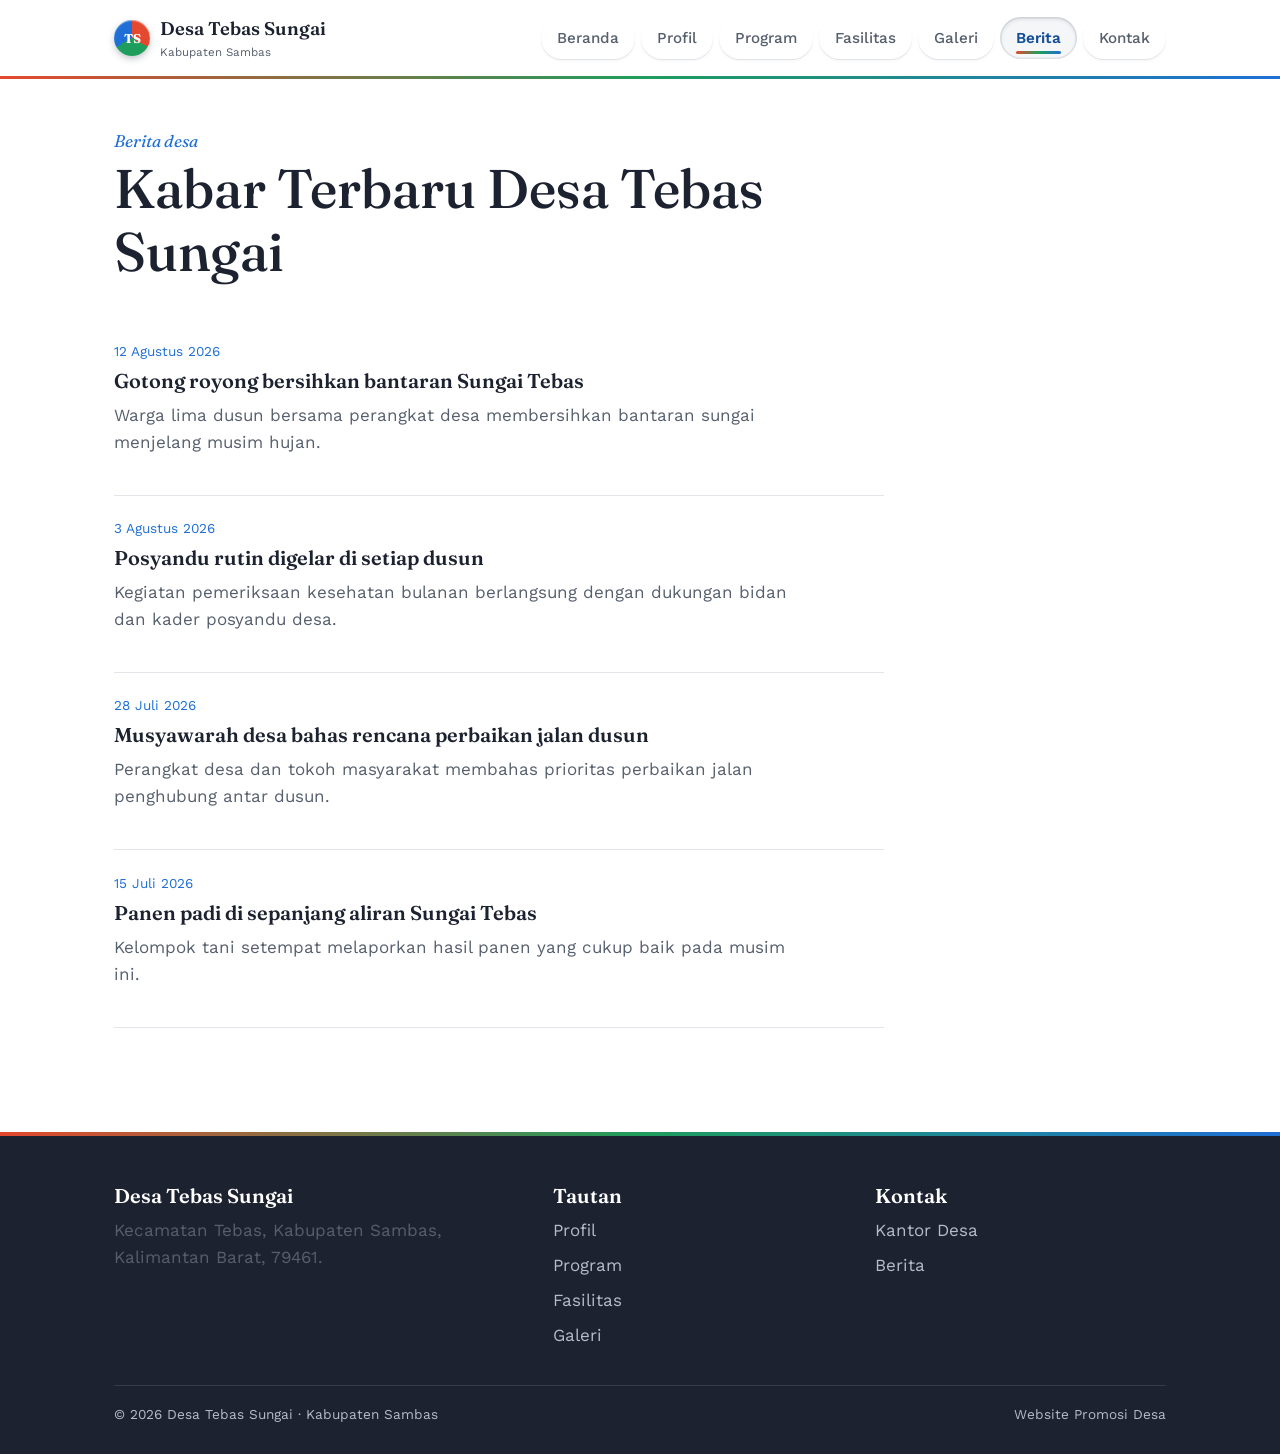
==== berita.html @ 94acdf49 "Add files via upload" ====
<!DOCTYPE html>
<html lang="id">
<head>
<meta charset="UTF-8">
<meta name="viewport" content="width=device-width, initial-scale=1.0">
<title>Berita | Desa Tebas Sungai</title>
<link rel="preconnect" href="https://fonts.googleapis.com">
<link href="https://fonts.googleapis.com/css2?family=Fraunces:ital,wght@0,500;0,600;1,500&family=Work+Sans:wght@400;500;600&display=swap" rel="stylesheet">
<link rel="stylesheet" href="style.css">
</head>
<body>

<nav class="site-nav">
  <div class="wrap">
    <a class="brand" href="index.html">
      <span class="brand-mark">TS</span>
      <span>Desa Tebas Sungai<small>Kabupaten Sambas</small></span>
    </a>
    <button class="nav-toggle" aria-label="Buka menu" aria-expanded="false"><span></span></button>
    <ul class="nav-links">
      <li><a href="index.html">Beranda</a></li>
      <li><a href="profil.html">Profil</a></li>
      <li><a href="program.html">Program</a></li>
      <li><a href="fasilitas.html">Fasilitas</a></li>
      <li><a href="galeri.html">Galeri</a></li>
      <li><a href="berita.html" aria-current="page">Berita</a></li>
      <li><a href="kontak.html">Kontak</a></li>
    </ul>
  </div>
</nav>

<section class="block" style="padding-top:48px;">
  <div class="wrap">
    <div class="section-head">
      <span class="kicker">Berita desa</span>
      <h1>Kabar Terbaru Desa Tebas Sungai</h1>
    </div>

    <div style="max-width:70ch;">
      <div class="news-item">
        <span class="news-date">12 Agustus 2026</span>
        <h3>Gotong royong bersihkan bantaran Sungai Tebas</h3>
        <p>Warga lima dusun bersama perangkat desa membersihkan bantaran sungai menjelang musim hujan.</p>
      </div>
      <div class="news-item">
        <span class="news-date">3 Agustus 2026</span>
        <h3>Posyandu rutin digelar di setiap dusun</h3>
        <p>Kegiatan pemeriksaan kesehatan bulanan berlangsung dengan dukungan bidan dan kader posyandu desa.</p>
      </div>
      <div class="news-item">
        <span class="news-date">28 Juli 2026</span>
        <h3>Musyawarah desa bahas rencana perbaikan jalan dusun</h3>
        <p>Perangkat desa dan tokoh masyarakat membahas prioritas perbaikan jalan penghubung antar dusun.</p>
      </div>
      <div class="news-item">
        <span class="news-date">15 Juli 2026</span>
        <h3>Panen padi di sepanjang aliran Sungai Tebas</h3>
        <p>Kelompok tani setempat melaporkan hasil panen yang cukup baik pada musim ini.</p>
      </div>
    </div>
  </div>
</section>

<footer class="site-footer">
  <div class="wrap">
    <div class="footer-grid">
      <div>
        <h3>Desa Tebas Sungai</h3>
        <p>Kecamatan Tebas, Kabupaten Sambas, Kalimantan Barat, 79461.</p>
      </div>
      <div>
        <h3>Tautan</h3>
        <a href="profil.html">Profil</a>
        <a href="program.html">Program</a>
        <a href="fasilitas.html">Fasilitas</a>
        <a href="galeri.html">Galeri</a>
      </div>
      <div>
        <h3>Kontak</h3>
        <a href="kontak.html">Kantor Desa</a>
        <a href="berita.html">Berita</a>
      </div>
    </div>
    <div class="footer-bottom">
      <span>© 2026 Desa Tebas Sungai · Kabupaten Sambas</span>
      <span>Website Promosi Desa</span>
    </div>
  </div>
</footer>

<script src="script.js"></script>
</body>
</html>
---- style.css ----
/* =========================================================
   Desa Tebas Sungai — stylesheet
   Palette: RGB-inspired — merah, hijau, biru sebagai aksen
   di atas dasar putih bersih, terinspirasi Sungai Tebas
   dan pertanian sekitarnya.
   ========================================================= */

:root {
  --red: #e4482e;
  --red-deep: #b6341e;
  --green: #1f9d5c;
  --green-deep: #147245;
  --blue: #1f6fd6;
  --blue-deep: #144d99;
  --ink: #1c2230;
  --ink-soft: #565f6d;
  --paper: #ffffff;
  --paper-tint: #f4f6f8;
  --line: #e2e6ea;

  --font-display: "Fraunces", "Iowan Old Style", Georgia, serif;
  --font-body: "Work Sans", "Segoe UI", sans-serif;

  --max-w: 1100px;
}

* { box-sizing: border-box; }
html { scroll-behavior: smooth; }

@media (prefers-reduced-motion: reduce) {
  html { scroll-behavior: auto; }
  *, *::before, *::after { animation-duration: 0.001ms !important; transition-duration: 0.001ms !important; }
  .reveal { opacity: 1 !important; transform: none !important; }
}

/* ---------- Animasi muncul saat discroll ---------- */
.reveal {
  opacity: 0;
  transform: translateY(22px);
  transition: opacity 0.6s ease, transform 0.6s ease;
  will-change: transform, opacity;
}
.reveal.in-view { opacity: 1; transform: translateY(0); }

.card, .gallery-scene { transition: transform 0.25s ease, box-shadow 0.25s ease; transform-style: preserve-3d; }
.card:hover, .gallery-scene:hover { box-shadow: 0 18px 30px -18px rgba(28,34,48,0.28); }

body {
  margin: 0;
  background: var(--paper);
  color: var(--ink);
  font-family: var(--font-body);
  font-size: 17px;
  line-height: 1.6;
}

h1, h2, h3, h4 {
  font-family: var(--font-display);
  color: var(--ink);
  line-height: 1.15;
  margin: 0 0 0.5em;
  font-weight: 600;
}

h1 { font-size: clamp(2.2rem, 5vw, 3.4rem); font-weight: 500; }
h2 { font-size: clamp(1.6rem, 3vw, 2.2rem); }
h3 { font-size: 1.25rem; }

p { margin: 0 0 1em; max-width: 62ch; color: var(--ink-soft); }

a { color: var(--blue); }
a:focus-visible, button:focus-visible, input:focus-visible, textarea:focus-visible {
  outline: 3px solid var(--blue);
  outline-offset: 2px;
}

img { max-width: 100%; display: block; }

.wrap { max-width: var(--max-w); margin: 0 auto; padding: 0 24px; }

/* ---------- Navigation ---------- */

.site-nav {
  background: var(--paper);
  border-bottom: 3px solid;
  border-image: linear-gradient(90deg, var(--red), var(--green), var(--blue)) 1;
  position: sticky;
  top: 0;
  z-index: 40;
}

.site-nav .wrap {
  display: flex;
  align-items: center;
  justify-content: space-between;
  gap: 24px;
  padding-top: 14px;
  padding-bottom: 14px;
}

.brand {
  display: flex;
  align-items: center;
  gap: 10px;
  color: var(--ink);
  text-decoration: none;
  font-family: var(--font-display);
  font-size: 1.15rem;
  font-weight: 600;
}

.brand-mark {
  width: 36px;
  height: 36px;
  border-radius: 50%;
  background: conic-gradient(var(--red) 0deg 120deg, var(--green) 120deg 240deg, var(--blue) 240deg 360deg);
  display: grid;
  place-items: center;
  color: #fff;
  font-family: var(--font-display);
  font-weight: 700;
  font-size: 0.8rem;
  flex-shrink: 0;
  box-shadow: 0 3px 8px -2px rgba(28,34,48,0.4), inset 0 1px 1px rgba(255,255,255,0.5);
  transition: transform 0.4s cubic-bezier(0.34, 1.56, 0.64, 1);
}

.brand:hover .brand-mark { transform: rotate(18deg) scale(1.08); }

.brand small {
  display: block;
  font-family: var(--font-body);
  font-weight: 400;
  font-size: 0.72rem;
  color: var(--ink-soft);
}

.nav-links { list-style: none; display: flex; gap: 6px; margin: 0; padding: 0; perspective: 500px; }

@keyframes navDrop {
  0% { opacity: 0; transform: translateY(-14px) rotateX(-40deg); }
  100% { opacity: 1; transform: translateY(0) rotateX(0); }
}
.nav-links li { animation: navDrop 0.5s cubic-bezier(0.34, 1.56, 0.64, 1) backwards; }
.nav-links li:nth-child(1) { animation-delay: 0.05s; }
.nav-links li:nth-child(2) { animation-delay: 0.1s; }
.nav-links li:nth-child(3) { animation-delay: 0.15s; }
.nav-links li:nth-child(4) { animation-delay: 0.2s; }
.nav-links li:nth-child(5) { animation-delay: 0.25s; }
.nav-links li:nth-child(6) { animation-delay: 0.3s; }
.nav-links li:nth-child(7) { animation-delay: 0.35s; }

.nav-links a {
  position: relative;
  display: inline-block;
  color: var(--ink-soft);
  text-decoration: none;
  font-size: 0.95rem;
  font-weight: 500;
  padding: 9px 16px;
  border-radius: 999px;
  background: var(--paper);
  box-shadow: 0 1px 0 var(--line), 0 2px 4px -2px rgba(28,34,48,0.12);
  transform: translateY(0) translateZ(0);
  transition: transform 0.28s cubic-bezier(0.34, 1.56, 0.64, 1),
              box-shadow 0.28s ease,
              color 0.2s ease,
              background 0.2s ease;
}

.nav-links li:nth-child(3n+1) a:hover,
.nav-links li:nth-child(3n+1) a[aria-current="page"] { color: var(--red-deep); }
.nav-links li:nth-child(3n+2) a:hover,
.nav-links li:nth-child(3n+2) a[aria-current="page"] { color: var(--green-deep); }
.nav-links li:nth-child(3n+3) a:hover,
.nav-links li:nth-child(3n+3) a[aria-current="page"] { color: var(--blue-deep); }

.nav-links a:hover {
  transform: translateY(-3px) rotateX(8deg);
  box-shadow: 0 8px 14px -6px rgba(28,34,48,0.28), 0 2px 4px rgba(28,34,48,0.1);
  background: var(--paper-tint);
}

.nav-links a:active {
  transform: translateY(0) scale(0.96);
  transition-duration: 0.08s;
}

.nav-links a[aria-current="page"] {
  font-weight: 600;
  background: var(--paper-tint);
  box-shadow: inset 0 2px 4px rgba(28,34,48,0.12), inset 0 0 0 1.5px var(--line);
}

.nav-links a[aria-current="page"]::after {
  content: "";
  position: absolute;
  left: 16px;
  right: 16px;
  bottom: 5px;
  height: 3px;
  border-radius: 2px;
  background: linear-gradient(90deg, var(--red), var(--green), var(--blue));
}

.nav-toggle {
  display: none;
  position: relative;
  width: 42px;
  height: 38px;
  background: var(--paper);
  border: 1px solid var(--line);
  color: transparent;
  border-radius: 10px;
  padding: 0;
  box-shadow: 0 2px 5px -2px rgba(28,34,48,0.2);
  transition: transform 0.15s ease, box-shadow 0.15s ease;
}

.nav-toggle:hover { transform: translateY(-1px); box-shadow: 0 5px 10px -4px rgba(28,34,48,0.3); }
.nav-toggle:active { transform: translateY(0) scale(0.95); }

.nav-toggle span,
.nav-toggle::before,
.nav-toggle::after {
  content: "";
  position: absolute;
  left: 10px;
  right: 10px;
  height: 2px;
  border-radius: 2px;
  background: var(--ink);
  transition: transform 0.3s ease, opacity 0.2s ease, top 0.3s ease;
}
.nav-toggle::before { top: 13px; }
.nav-toggle span { top: 18px; }
.nav-toggle::after { top: 23px; }

.nav-toggle[aria-expanded="true"]::before { top: 18px; transform: rotate(45deg); }
.nav-toggle[aria-expanded="true"] span { opacity: 0; }
.nav-toggle[aria-expanded="true"]::after { top: 18px; transform: rotate(-45deg); }

@media (max-width: 760px) {
  .nav-toggle { display: block; }
  .nav-links { display: none; flex-direction: column; width: 100%; padding: 10px 0 16px; gap: 8px; }
  .nav-links.open { display: flex; }
  .nav-links a:hover { transform: translateX(4px); }
  .site-nav .wrap { flex-wrap: wrap; }
}

/* ---------- Hero ---------- */

.hero { background: var(--ink); }

.hero-inner {
  display: grid;
  grid-template-columns: 1.1fr 0.9fr;
  gap: 40px;
  align-items: center;
  padding: 64px 0;
}

.hero-text { color: #fff; }

.hero-eyebrow {
  color: var(--green);
  font-family: var(--font-display);
  font-style: italic;
  font-size: 1.05rem;
  margin-bottom: 6px;
}

.hero-text h1 { color: #fff; }
.hero-text p { color: #c7ccd6; font-size: 1.08rem; max-width: 46ch; }

.hero-actions { display: flex; gap: 14px; margin-top: 20px; flex-wrap: wrap; }

.btn {
  display: inline-block;
  padding: 11px 22px;
  border-radius: 999px;
  text-decoration: none;
  font-size: 0.95rem;
  font-weight: 600;
  border: 1px solid transparent;
  transition: transform 0.25s cubic-bezier(0.34, 1.56, 0.64, 1), box-shadow 0.25s ease;
}

.btn:hover { transform: translateY(-3px); }
.btn:active { transform: translateY(-1px) scale(0.97); transition-duration: 0.08s; }

.btn-red {
  background: var(--red);
  color: #fff;
  box-shadow: 0 4px 0 var(--red-deep), 0 8px 14px -6px rgba(228,72,46,0.55);
}
.btn-red:hover { box-shadow: 0 6px 0 var(--red-deep), 0 14px 20px -8px rgba(228,72,46,0.6); }
.btn-red:active { box-shadow: 0 2px 0 var(--red-deep); }

.btn-outline {
  border-color: #ffffff55;
  color: #fff;
  box-shadow: inset 0 0 0 1px transparent;
}
.btn-outline:hover { background: #ffffff14; border-color: #ffffff88; }

.hero-art { align-self: center; perspective: 900px; }
.hero-art svg { display: block; filter: drop-shadow(0 20px 30px rgba(0,0,0,0.35)); }

/* Elemen bergerak dalam ilustrasi hero: matahari berdenyut,
   air berkilau, awan & perahu bergeser pelan, burung mengepak */
.sun-glow { animation: pulseGlow 4s ease-in-out infinite; transform-origin: center; }
.water-shimmer { animation: shimmer 3.2s ease-in-out infinite; }
.water-shimmer2 { animation: shimmer 3.6s ease-in-out infinite 0.4s; }
.cloud-drift { animation: driftX 14s ease-in-out infinite; }
.cloud-drift2 { animation: driftX 18s ease-in-out infinite 2s; }
.boat-bob { animation: bob 3s ease-in-out infinite; transform-origin: center; }
.bird-flap { animation: flap 1.2s ease-in-out infinite; transform-origin: center; }
.bird-flap2 { animation: flap 1.2s ease-in-out infinite 0.3s; transform-origin: center; }
.leaf-sway { animation: sway 5s ease-in-out infinite; transform-origin: bottom center; }

@keyframes pulseGlow { 0%,100% { opacity: 0.85; transform: scale(1); } 50% { opacity: 1; transform: scale(1.06); } }
@keyframes shimmer { 0%,100% { opacity: 0.55; } 50% { opacity: 1; } }
@keyframes driftX { 0%,100% { transform: translateX(0); } 50% { transform: translateX(14px); } }
@keyframes bob { 0%,100% { transform: translateY(0) rotate(0deg); } 50% { transform: translateY(-5px) rotate(-1.5deg); } }
@keyframes flap { 0%,100% { transform: scaleY(1); } 50% { transform: scaleY(0.55); } }
@keyframes sway { 0%,100% { transform: rotate(-3deg); } 50% { transform: rotate(3deg); } }

/* ---------- Stats strip ---------- */

.stats { background: var(--paper-tint); border-bottom: 1px solid var(--line); }

.stats-grid { display: grid; grid-template-columns: repeat(4, 1fr); gap: 24px; padding: 36px 0; }

.stat { border-top: 3px solid var(--red); padding-top: 10px; }
.stat:nth-child(2) { border-top-color: var(--green); }
.stat:nth-child(3) { border-top-color: var(--blue); }
.stat:nth-child(4) { border-top-color: var(--red); }

.stat b { display: block; font-family: var(--font-display); font-size: 2.1rem; color: var(--ink); }
.stat span { color: var(--ink-soft); font-size: 0.92rem; }

@media (max-width: 700px) {
  .hero-inner { grid-template-columns: 1fr; }
  .hero-art { display: none; }
  .stats-grid { grid-template-columns: 1fr 1fr; }
}

/* ---------- Sections ---------- */

section.block { padding: 64px 0; }
section.block.tight { padding: 40px 0; }

.section-head { max-width: 60ch; margin-bottom: 36px; }
.section-head .kicker { font-family: var(--font-display); font-style: italic; color: var(--blue); margin-bottom: 4px; display: block; }

.grid-3 { display: grid; grid-template-columns: repeat(3, 1fr); gap: 22px; }
.grid-2 { display: grid; grid-template-columns: 1fr 1fr; gap: 28px; }

@media (max-width: 760px) {
  .grid-3 { grid-template-columns: 1fr; }
  .grid-2 { grid-template-columns: 1fr; }
}

.card {
  background: var(--paper);
  border: 1px solid var(--line);
  border-left: 4px solid var(--blue);
  border-radius: 8px;
  padding: 24px;
}

.grid-3 .card:nth-child(3n+1) { border-left-color: var(--red); }
.grid-3 .card:nth-child(3n+2) { border-left-color: var(--green); }
.grid-3 .card:nth-child(3n+3) { border-left-color: var(--blue); }

.card h3 { margin-bottom: 8px; }
.card p { margin-bottom: 0; }

.list-hamlet { list-style: none; margin: 0; padding: 0; display: grid; gap: 10px; }

.list-hamlet li {
  display: flex;
  gap: 14px;
  align-items: baseline;
  padding: 14px 0;
  border-bottom: 1px solid var(--line);
}

.list-hamlet li:nth-child(3n+1) .num { color: var(--red); }
.list-hamlet li:nth-child(3n+2) .num { color: var(--green); }
.list-hamlet li:nth-child(3n+3) .num { color: var(--blue); }

.list-hamlet .num { font-family: var(--font-display); font-size: 1.3rem; width: 28px; flex-shrink: 0; }

.photo-tile {
  aspect-ratio: 4/3;
  border-radius: 8px;
  display: grid;
  place-items: center;
  color: #ffffffdd;
  font-size: 0.85rem;
  overflow: hidden;
  text-align: center;
  padding: 12px;
}

.photo-tile:nth-child(6n+1) { background: linear-gradient(135deg, var(--red), var(--red-deep)); }
.photo-tile:nth-child(6n+2) { background: linear-gradient(135deg, var(--green), var(--green-deep)); }
.photo-tile:nth-child(6n+3) { background: linear-gradient(135deg, var(--blue), var(--blue-deep)); }
.photo-tile:nth-child(6n+4) { background: linear-gradient(135deg, var(--blue), var(--red)); }
.photo-tile:nth-child(6n+5) { background: linear-gradient(135deg, var(--green), var(--blue)); }
.photo-tile:nth-child(6n+6) { background: linear-gradient(135deg, var(--red), var(--green)); }

/* ---------- Galeri: ilustrasi adegan orisinal ---------- */
.gallery-scene {
  margin: 0;
  border-radius: 12px;
  overflow: hidden;
  background: var(--paper);
  border: 1px solid var(--line);
  perspective: 700px;
}
.gallery-scene .scene-frame {
  aspect-ratio: 4/3;
  overflow: hidden;
  position: relative;
}
.gallery-scene svg {
  width: 100%;
  height: 100%;
  display: block;
  transition: transform 0.5s ease;
}
.gallery-scene:hover svg { transform: scale(1.06); }
.gallery-scene .scene-caption {
  padding: 14px 16px;
  border-top: 1px solid var(--line);
}
.gallery-scene .scene-caption h3 { margin-bottom: 2px; font-size: 1.05rem; }
.gallery-scene .scene-caption span {
  font-size: 0.8rem;
  color: var(--ink-soft);
}

.news-item { border-bottom: 1px solid var(--line); padding: 22px 0; }
.news-date { color: var(--blue); font-size: 0.85rem; display: block; margin-bottom: 6px; }

.tag {
  display: inline-block;
  font-size: 0.78rem;
  color: #fff;
  background: var(--green);
  padding: 3px 10px;
  border-radius: 999px;
  margin-bottom: 10px;
}

/* ---------- Contact / form ---------- */

.contact-form { display: grid; gap: 14px; }
.contact-form label { display: block; font-size: 0.88rem; color: var(--ink-soft); margin-bottom: 5px; }

.contact-form input, .contact-form textarea {
  width: 100%;
  padding: 11px 13px;
  border: 1px solid var(--line);
  border-radius: 8px;
  font-family: var(--font-body);
  font-size: 0.98rem;
  background: var(--paper-tint);
  color: var(--ink);
}

/* ---------- Footer ---------- */

footer.site-footer {
  background: var(--ink);
  color: #b7bcc8;
  padding: 48px 0 28px;
  margin-top: 40px;
  border-top: 4px solid;
  border-image: linear-gradient(90deg, var(--red), var(--green), var(--blue)) 1;
}

footer.site-footer h3 { color: #fff; }

.footer-grid { display: grid; grid-template-columns: 1.4fr 1fr 1fr; gap: 32px; margin-bottom: 28px; }
.footer-grid a { color: #b7bcc8; text-decoration: none; display: block; margin-bottom: 8px; }
.footer-grid a:hover { color: #fff; }

.footer-bottom {
  border-top: 1px solid #333c4d;
  padding-top: 18px;
  font-size: 0.85rem;
  display: flex;
  justify-content: space-between;
  flex-wrap: wrap;
  gap: 10px;
}

@media (max-width: 700px) {
  .footer-grid { grid-template-columns: 1fr; }
}
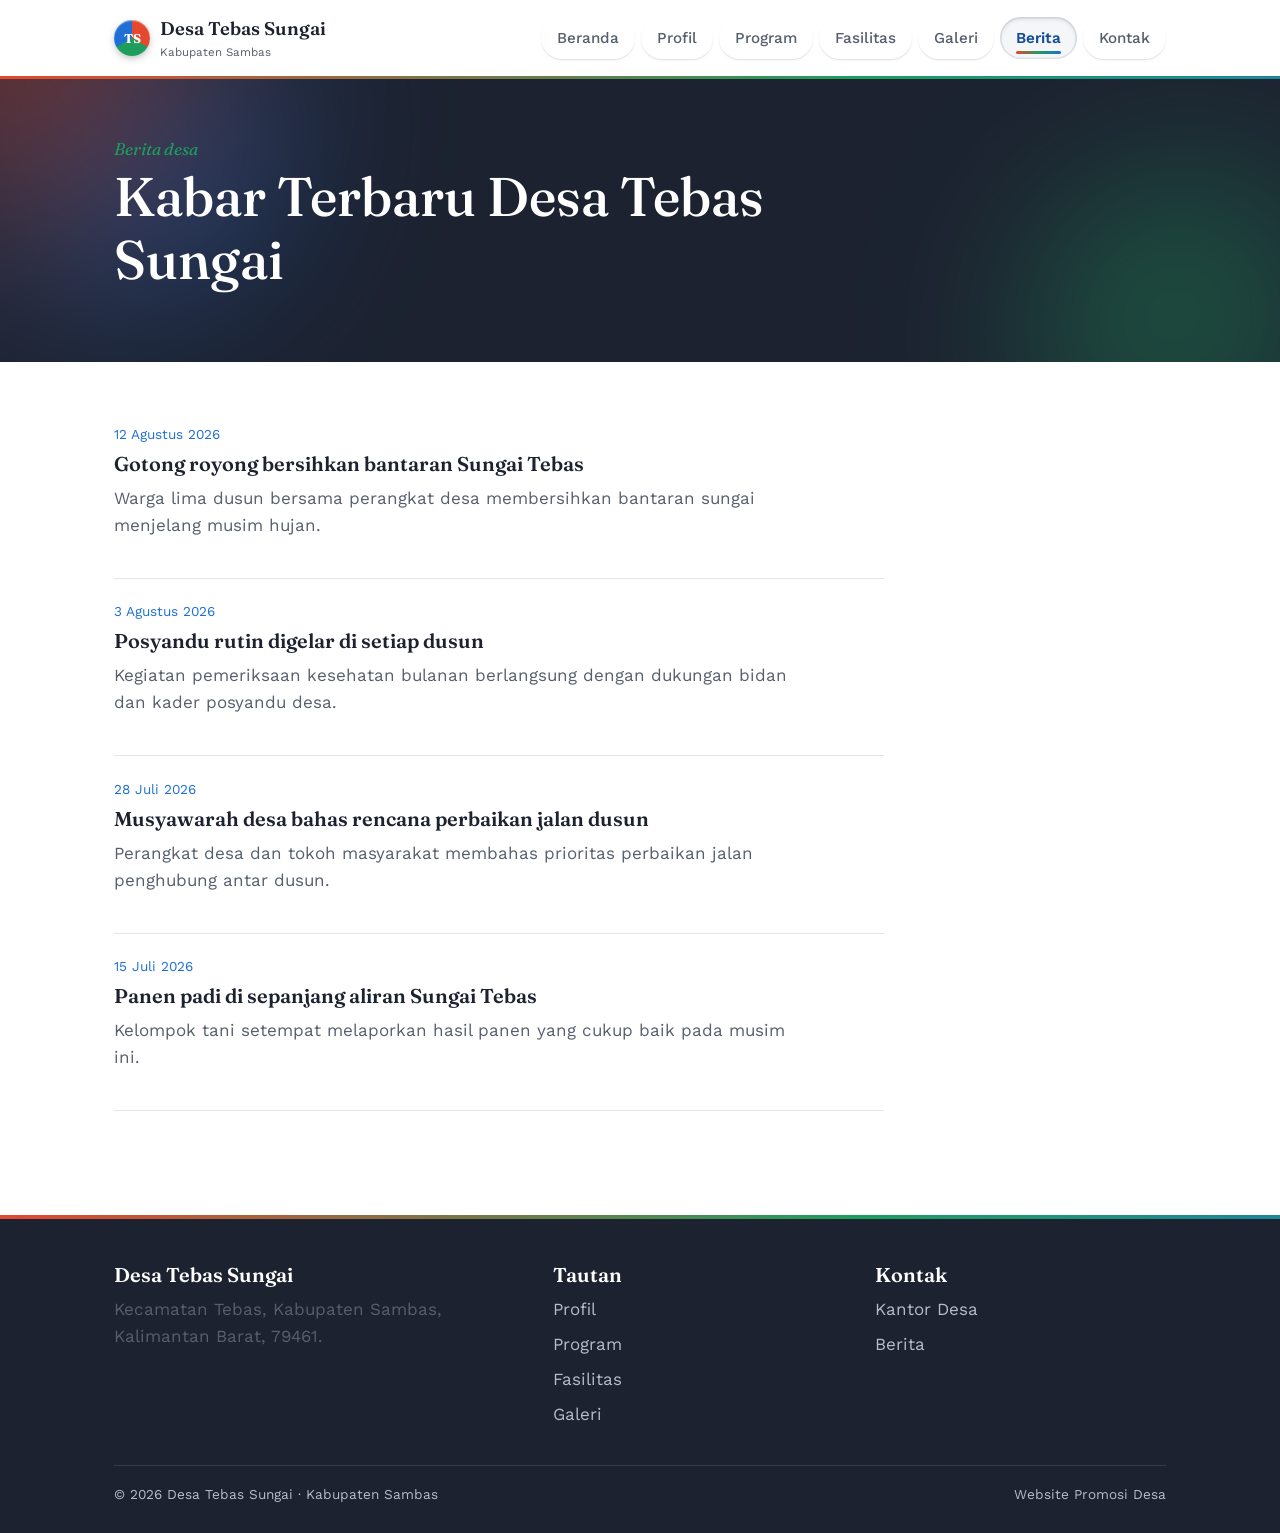
==== commit d7e5c376: "Add files via upload" ====
--- a/berita.html
+++ b/berita.html
@@ -29,13 +29,17 @@
   </div>
 </nav>
 
-<section class="block" style="padding-top:48px;">
+<section class="block page-hero">
   <div class="wrap">
     <div class="section-head">
       <span class="kicker">Berita desa</span>
       <h1>Kabar Terbaru Desa Tebas Sungai</h1>
     </div>
+  </div>
+</section>
 
+<section class="block" style="padding-top:40px;">
+  <div class="wrap">
     <div style="max-width:70ch;">
       <div class="news-item">
         <span class="news-date">12 Agustus 2026</span>
--- a/style.css
+++ b/style.css
@@ -82,11 +82,27 @@
 
 .site-nav {
   background: var(--paper);
-  border-bottom: 3px solid;
-  border-image: linear-gradient(90deg, var(--red), var(--green), var(--blue)) 1;
   position: sticky;
   top: 0;
   z-index: 40;
+}
+
+.site-nav::after {
+  content: "";
+  display: block;
+  height: 3px;
+  background: linear-gradient(90deg, var(--red), var(--green), var(--blue), var(--red));
+  background-size: 200% 100%;
+  animation: flowRGB 6s linear infinite;
+}
+
+@keyframes flowRGB {
+  0% { background-position: 0% 0; }
+  100% { background-position: 200% 0; }
+}
+
+@media (prefers-reduced-motion: reduce) {
+  .site-nav::after { animation: none; }
 }
 
 .site-nav .wrap {
@@ -250,7 +266,55 @@
 
 /* ---------- Hero ---------- */
 
-.hero { background: var(--ink); }
+.hero {
+  background: var(--ink);
+  position: relative;
+  overflow: hidden;
+  isolation: isolate;
+}
+
+/* ---------- Ambient RGB glow: HD, bergerak pelan ---------- */
+.hero::before,
+.hero::after {
+  content: "";
+  position: absolute;
+  z-index: -1;
+  width: 520px;
+  height: 520px;
+  border-radius: 50%;
+  filter: blur(90px);
+  opacity: 0.55;
+  pointer-events: none;
+}
+
+.hero::before {
+  top: -220px;
+  left: -140px;
+  background: radial-gradient(circle at 30% 30%, var(--red), transparent 70%),
+              radial-gradient(circle at 70% 70%, var(--blue), transparent 70%);
+  animation: glowDrift1 16s ease-in-out infinite;
+}
+
+.hero::after {
+  bottom: -260px;
+  right: -160px;
+  background: radial-gradient(circle at 40% 40%, var(--green), transparent 70%),
+              radial-gradient(circle at 65% 60%, var(--blue), transparent 70%);
+  animation: glowDrift2 20s ease-in-out infinite;
+}
+
+@keyframes glowDrift1 {
+  0%, 100% { transform: translate(0, 0) scale(1); }
+  50% { transform: translate(60px, 40px) scale(1.15); }
+}
+@keyframes glowDrift2 {
+  0%, 100% { transform: translate(0, 0) scale(1); }
+  50% { transform: translate(-50px, -30px) scale(1.1); }
+}
+
+@media (prefers-reduced-motion: reduce) {
+  .hero::before, .hero::after { animation: none; }
+}
 
 .hero-inner {
   display: grid;
@@ -354,6 +418,47 @@
 .section-head { max-width: 60ch; margin-bottom: 36px; }
 .section-head .kicker { font-family: var(--font-display); font-style: italic; color: var(--blue); margin-bottom: 4px; display: block; }
 
+/* ---------- Page hero: header gelap + glow RGB untuk halaman selain beranda ---------- */
+.page-hero {
+  background: var(--ink);
+  position: relative;
+  overflow: hidden;
+  isolation: isolate;
+  padding: 56px 0 44px !important;
+  margin-bottom: 0;
+}
+.page-hero::before,
+.page-hero::after {
+  content: "";
+  position: absolute;
+  z-index: -1;
+  width: 420px;
+  height: 420px;
+  border-radius: 50%;
+  filter: blur(80px);
+  opacity: 0.5;
+  pointer-events: none;
+}
+.page-hero::before {
+  top: -180px; left: -120px;
+  background: radial-gradient(circle at 30% 30%, var(--red), transparent 70%),
+              radial-gradient(circle at 70% 70%, var(--blue), transparent 70%);
+  animation: glowDrift1 16s ease-in-out infinite;
+}
+.page-hero::after {
+  bottom: -200px; right: -140px;
+  background: radial-gradient(circle at 40% 40%, var(--green), transparent 70%);
+  animation: glowDrift2 20s ease-in-out infinite;
+}
+.page-hero .section-head { margin-bottom: 0; }
+.page-hero .kicker { color: var(--green); }
+.page-hero h1, .page-hero h2 { color: #fff; }
+.page-hero p { color: #c7ccd6; }
+
+@media (prefers-reduced-motion: reduce) {
+  .page-hero::before, .page-hero::after { animation: none; }
+}
+
 .grid-3 { display: grid; grid-template-columns: repeat(3, 1fr); gap: 22px; }
 .grid-2 { display: grid; grid-template-columns: 1fr 1fr; gap: 28px; }
 
@@ -426,13 +531,16 @@
   overflow: hidden;
   position: relative;
 }
-.gallery-scene svg {
+.gallery-scene svg,
+.gallery-scene img {
   width: 100%;
   height: 100%;
+  object-fit: cover;
   display: block;
   transition: transform 0.5s ease;
 }
-.gallery-scene:hover svg { transform: scale(1.06); }
+.gallery-scene:hover svg,
+.gallery-scene:hover img { transform: scale(1.06); }
 .gallery-scene .scene-caption {
   padding: 14px 16px;
   border-top: 1px solid var(--line);
@@ -479,8 +587,21 @@
   color: #b7bcc8;
   padding: 48px 0 28px;
   margin-top: 40px;
-  border-top: 4px solid;
-  border-image: linear-gradient(90deg, var(--red), var(--green), var(--blue)) 1;
+  position: relative;
+}
+
+footer.site-footer::before {
+  content: "";
+  position: absolute;
+  top: 0; left: 0; right: 0;
+  height: 4px;
+  background: linear-gradient(90deg, var(--red), var(--green), var(--blue), var(--red));
+  background-size: 200% 100%;
+  animation: flowRGB 6s linear infinite;
+}
+
+@media (prefers-reduced-motion: reduce) {
+  footer.site-footer::before { animation: none; }
 }
 
 footer.site-footer h3 { color: #fff; }
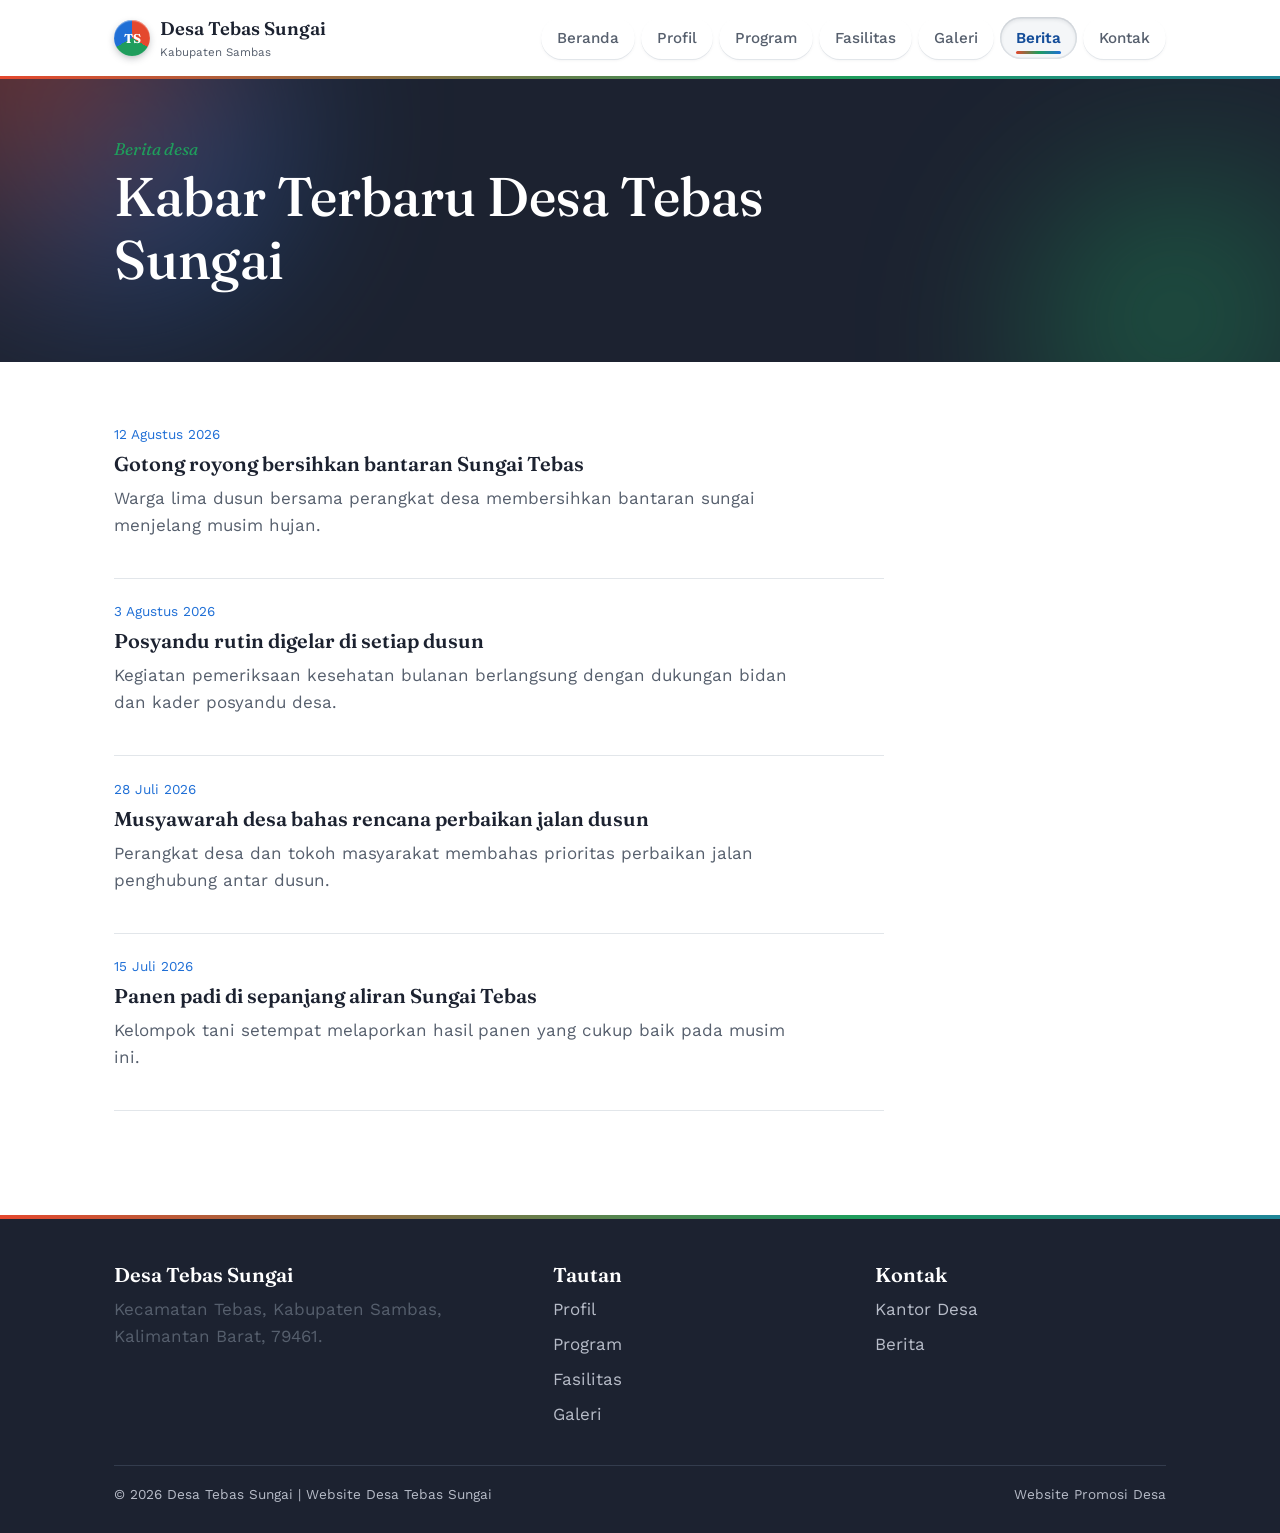
==== commit b11f75e8: "Add files via upload" ====
--- a/berita.html
+++ b/berita.html
@@ -86,7 +86,7 @@
       </div>
     </div>
     <div class="footer-bottom">
-      <span>© 2026 Desa Tebas Sungai · Kabupaten Sambas</span>
+      <span>© 2026 Desa Tebas Sungai | Website Desa Tebas Sungai</span>
       <span>Website Promosi Desa</span>
     </div>
   </div>
